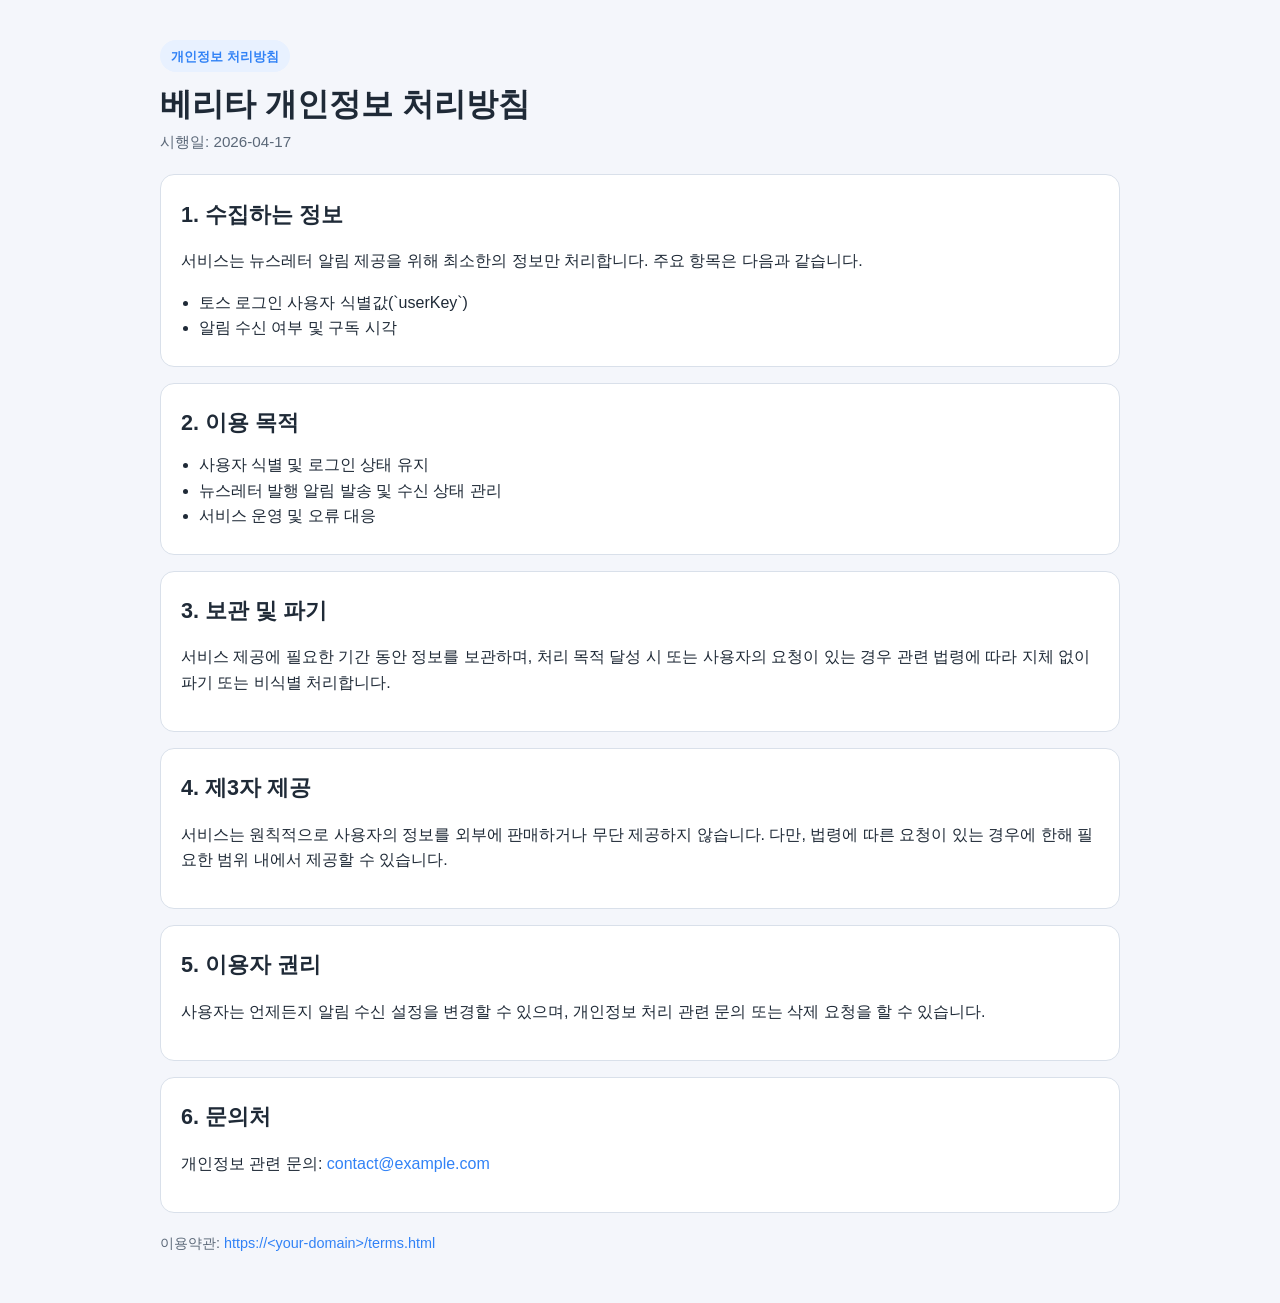
==== privacy.html @ 0130b25e "init: first commit" ====
<!doctype html>
<html lang="ko">
  <head>
    <meta charset="UTF-8" />
    <meta name="viewport" content="width=device-width, initial-scale=1.0" />
    <title>베리타 개인정보 처리방침</title>
    <link rel="stylesheet" href="./styles.css" />
  </head>
  <body>
    <main class="wrap">
      <header class="top">
        <span class="chip">개인정보 처리방침</span>
        <h1>베리타 개인정보 처리방침</h1>
        <p class="meta">시행일: 2026-04-17</p>
      </header>

      <section class="grid">
        <article class="card">
          <h2>1. 수집하는 정보</h2>
          <p>서비스는 뉴스레터 알림 제공을 위해 최소한의 정보만 처리합니다. 주요 항목은 다음과 같습니다.</p>
          <ul>
            <li>토스 로그인 사용자 식별값(`userKey`)</li>
            <li>알림 수신 여부 및 구독 시각</li>
          </ul>
        </article>

        <article class="card">
          <h2>2. 이용 목적</h2>
          <ul>
            <li>사용자 식별 및 로그인 상태 유지</li>
            <li>뉴스레터 발행 알림 발송 및 수신 상태 관리</li>
            <li>서비스 운영 및 오류 대응</li>
          </ul>
        </article>

        <article class="card">
          <h2>3. 보관 및 파기</h2>
          <p>
            서비스 제공에 필요한 기간 동안 정보를 보관하며, 처리 목적 달성 시 또는 사용자의 요청이 있는 경우 관련
            법령에 따라 지체 없이 파기 또는 비식별 처리합니다.
          </p>
        </article>

        <article class="card">
          <h2>4. 제3자 제공</h2>
          <p>
            서비스는 원칙적으로 사용자의 정보를 외부에 판매하거나 무단 제공하지 않습니다. 다만, 법령에 따른 요청이 있는
            경우에 한해 필요한 범위 내에서 제공할 수 있습니다.
          </p>
        </article>

        <article class="card">
          <h2>5. 이용자 권리</h2>
          <p>
            사용자는 언제든지 알림 수신 설정을 변경할 수 있으며, 개인정보 처리 관련 문의 또는 삭제 요청을 할 수
            있습니다.
          </p>
        </article>

        <article class="card">
          <h2>6. 문의처</h2>
          <p>
            개인정보 관련 문의:
            <a href="mailto:contact@example.com">contact@example.com</a>
          </p>
        </article>
      </section>

      <p class="footer">
        이용약관:
        <a href="./terms.html">https://&lt;your-domain&gt;/terms.html</a>
      </p>
    </main>
  </body>
</html>
---- styles.css ----
:root {
  color-scheme: light;
  --bg: #f4f6fb;
  --card: #ffffff;
  --text: #1f2a37;
  --muted: #5b6878;
  --line: #d9e0ea;
  --brand: #3182f6;
  --brand-weak: #e8f1ff;
  --max-width: 960px;
}

* {
  box-sizing: border-box;
}

html,
body {
  margin: 0;
  padding: 0;
  background: var(--bg);
  color: var(--text);
  font-family: -apple-system, BlinkMacSystemFont, "Segoe UI", Roboto, "Noto Sans KR",
    "Apple SD Gothic Neo", "Malgun Gothic", sans-serif;
  line-height: 1.6;
}

a {
  color: var(--brand);
  text-decoration: none;
}

a:hover {
  text-decoration: underline;
}

.wrap {
  width: min(var(--max-width), 100% - 2rem);
  margin: 2rem auto 3rem;
}

.top {
  margin-bottom: 1rem;
}

.chip {
  display: inline-block;
  padding: 0.35rem 0.7rem;
  border-radius: 999px;
  background: var(--brand-weak);
  color: var(--brand);
  font-size: 0.83rem;
  font-weight: 700;
}

h1 {
  margin: 0.75rem 0 0.25rem;
  font-size: clamp(1.4rem, 1.5vw + 1rem, 2rem);
  line-height: 1.3;
}

.meta {
  margin: 0;
  color: var(--muted);
  font-size: 0.95rem;
}

.grid {
  margin-top: 1.25rem;
  display: grid;
  grid-template-columns: 1fr;
  gap: 0.9rem;
}

.card {
  background: var(--card);
  border: 1px solid var(--line);
  border-radius: 14px;
  padding: 1rem;
}

h2 {
  margin: 0.2rem 0 0.7rem;
  font-size: clamp(1.1rem, 1vw + 0.8rem, 1.35rem);
}

p,
li {
  color: var(--text);
}

ul {
  margin: 0.35rem 0 0.35rem 1.1rem;
  padding: 0;
}

.footer {
  margin-top: 1.2rem;
  color: var(--muted);
  font-size: 0.9rem;
}

.link-row {
  margin-top: 1rem;
  display: flex;
  flex-wrap: wrap;
  gap: 0.7rem;
}

.button-link {
  display: inline-block;
  padding: 0.55rem 0.9rem;
  border: 1px solid var(--line);
  border-radius: 10px;
  background: #fff;
  font-weight: 600;
}

@media (min-width: 768px) {
  .wrap {
    width: min(var(--max-width), 100% - 3rem);
    margin-top: 2.5rem;
  }

  .grid {
    gap: 1rem;
  }

  .card {
    padding: 1.2rem 1.25rem;
  }
}
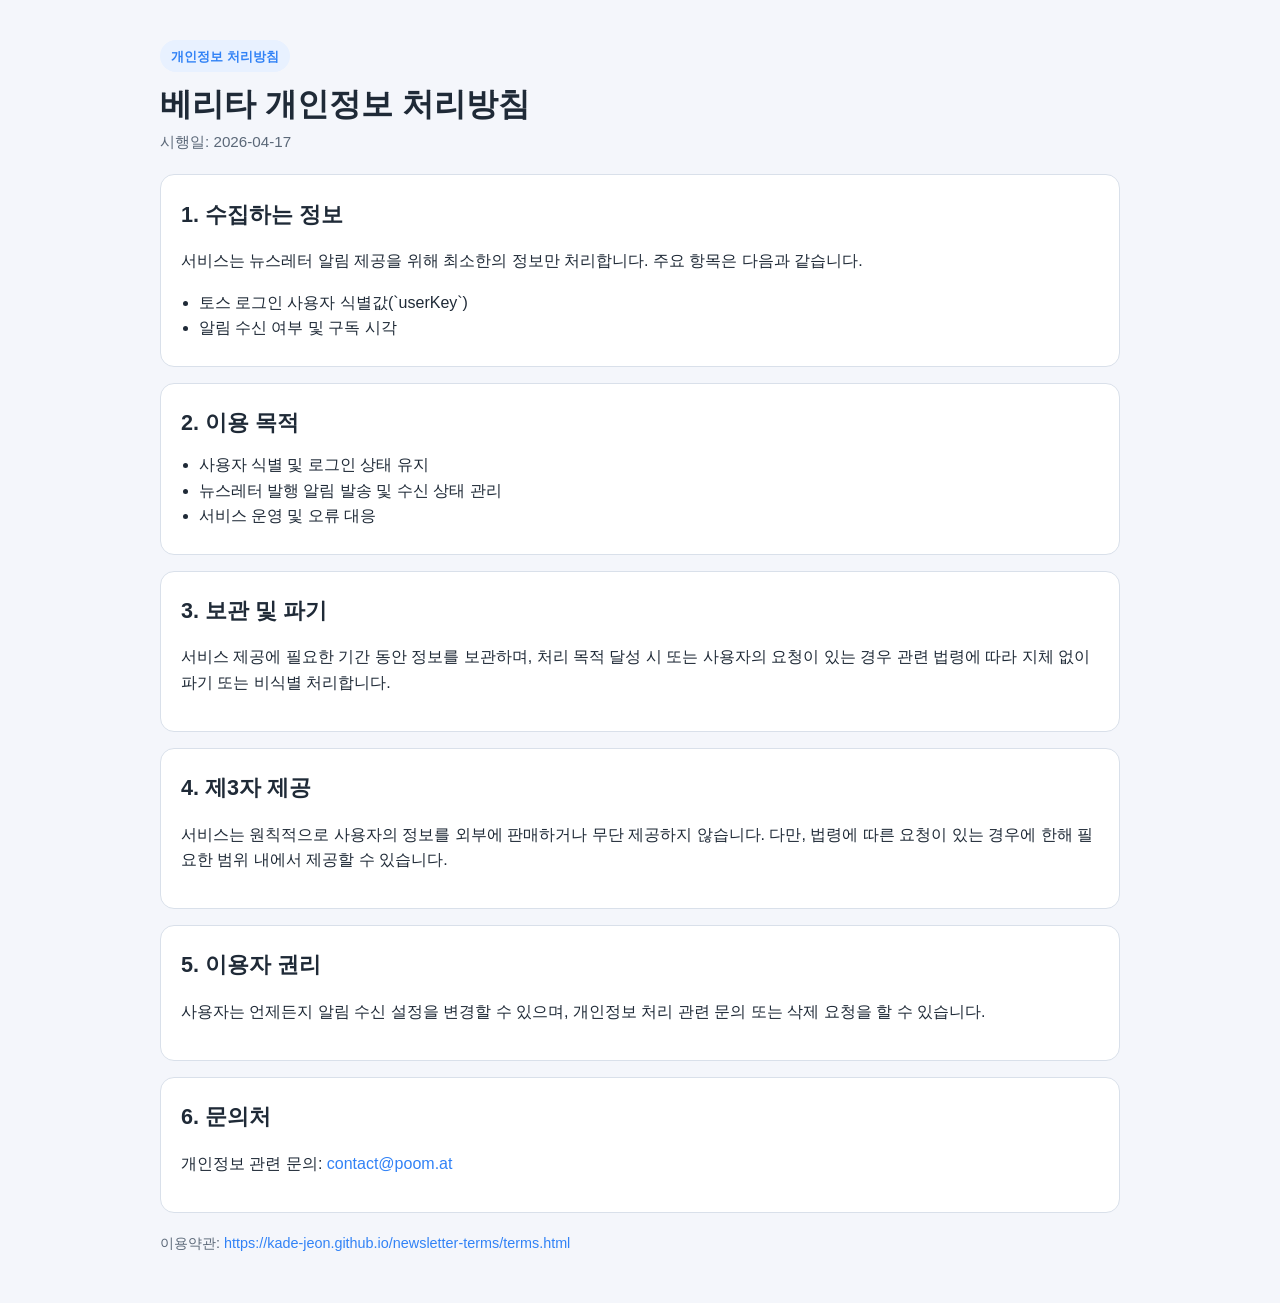
==== commit 438444ed: "fix: 문구 수정" ====
--- a/privacy.html
+++ b/privacy.html
@@ -61,14 +61,14 @@
           <h2>6. 문의처</h2>
           <p>
             개인정보 관련 문의:
-            <a href="mailto:contact@example.com">contact@example.com</a>
+            <a href="mailto:contact@poom.at">contact@poom.at</a>
           </p>
         </article>
       </section>
 
       <p class="footer">
         이용약관:
-        <a href="./terms.html">https://&lt;your-domain&gt;/terms.html</a>
+        <a href="./terms.html">https://kade-jeon.github.io/newsletter-terms/terms.html</a>
       </p>
     </main>
   </body>
